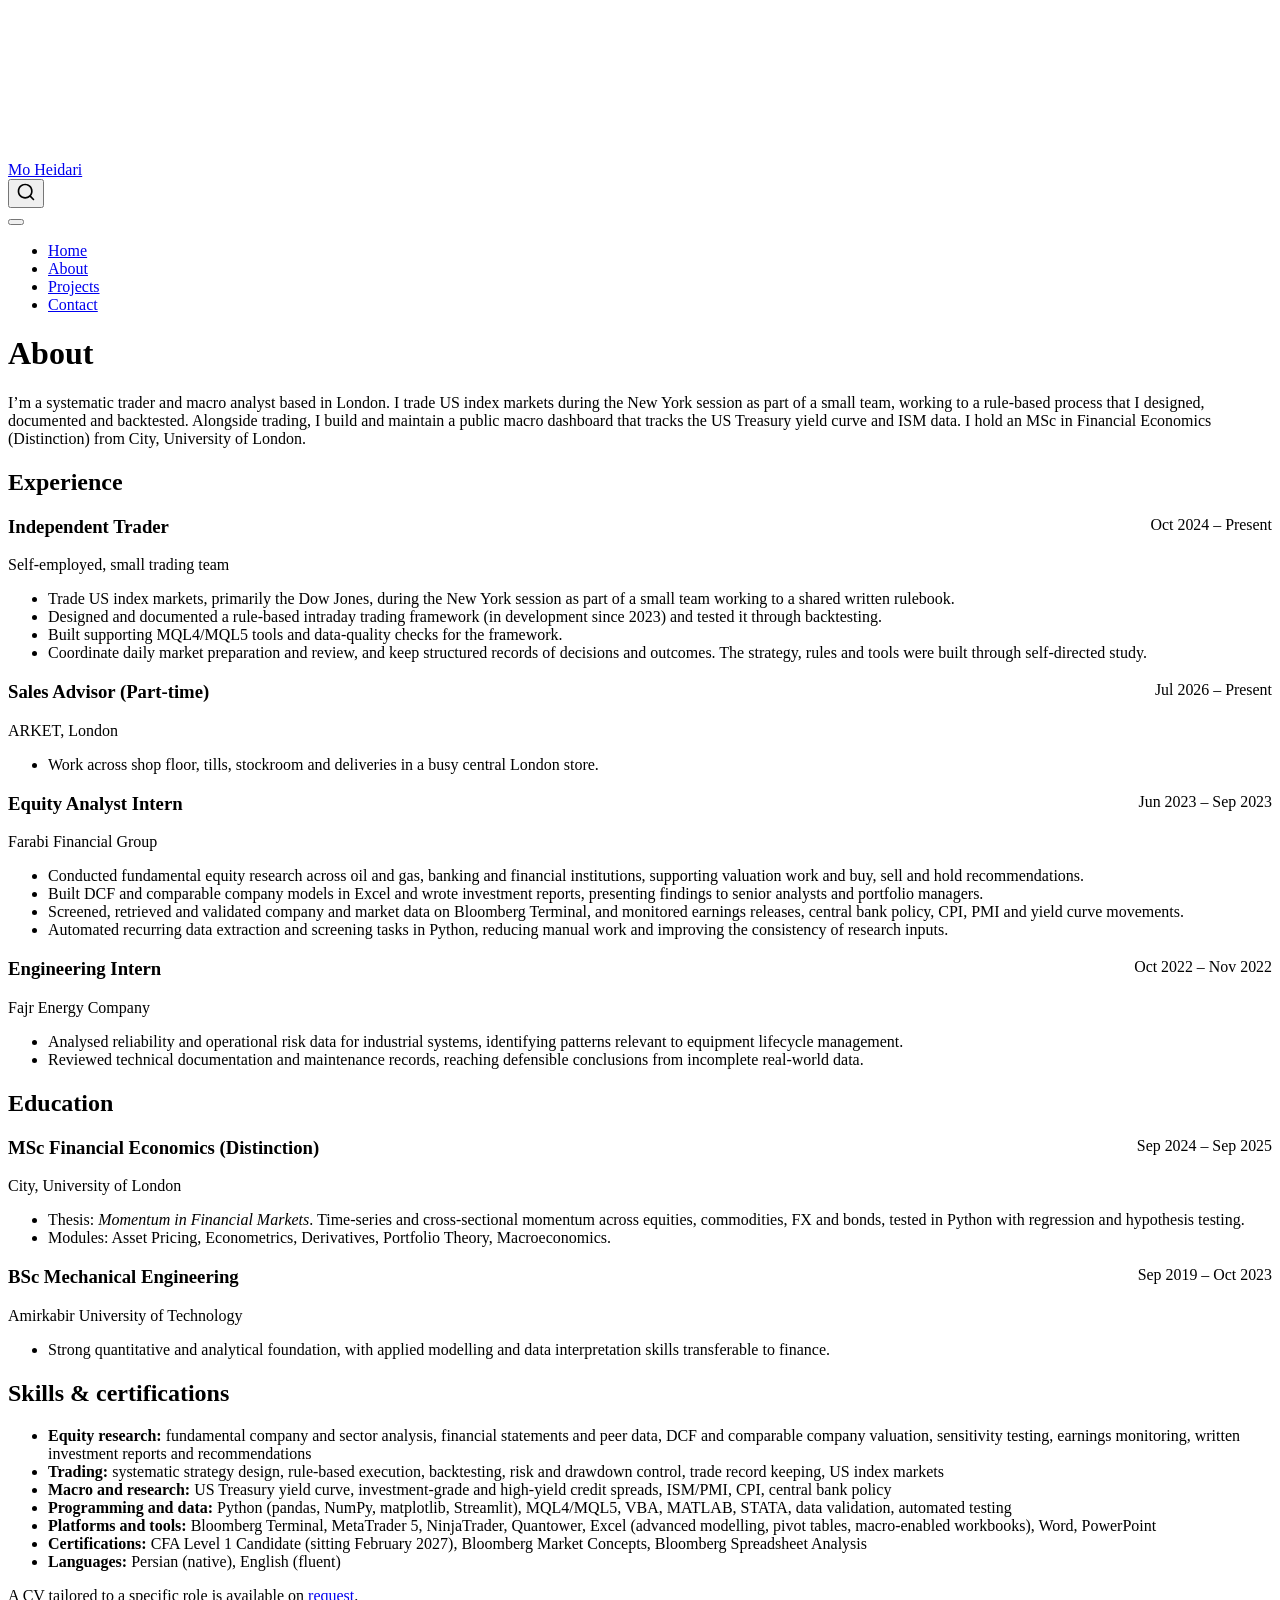
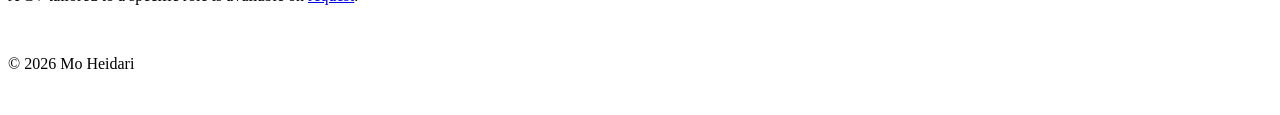
==== docs/about.html @ 33f38c16 "Replace CV page with About page and add projects" ====
<!DOCTYPE html>
<html xmlns="http://www.w3.org/1999/xhtml" lang="en" xml:lang="en"><head>

<meta charset="utf-8">
<meta name="generator" content="quarto-1.10.19">

<meta name="viewport" content="width=device-width, initial-scale=1.0, user-scalable=yes">


<title>About – Mo Heidari</title>
<style>
/* Default styles provided by pandoc.
** See https://pandoc.org/MANUAL.html#variables-for-html for config info.
*/
span.smallcaps{font-variant: small-caps;}
div.columns{display: flex; gap: 1.5em;}
div.column{flex: auto;}
@media screen {
div.columns{gap: min(4vw, 1.5em);}
div.column{overflow-x: auto;}
}
div.hanging-indent{margin-left: 1.5em; text-indent: -1.5em;}
ul.task-list{list-style: none;}
ul.task-list li input[type="checkbox"] {
  width: 0.8em;
  margin: 0 0.8em 0.2em -1em; /* quarto-specific, see https://github.com/quarto-dev/quarto-cli/issues/4556 */ 
  vertical-align: middle;
}
</style>


<script src="site_libs/quarto-nav/quarto-nav.js"></script>
<script src="site_libs/quarto-nav/headroom.min.js"></script>
<script src="site_libs/clipboard/clipboard.min.js"></script>
<script src="site_libs/quarto-search/autocomplete.umd.js"></script>
<script src="site_libs/quarto-search/fuse.min.js"></script>
<script src="site_libs/quarto-search/quarto-search.js"></script>
<meta name="quarto:offset" content="./">
<script src="site_libs/quarto-html/quarto.js" type="module"></script>
<script src="site_libs/quarto-html/tabsets/tabsets.js" type="module"></script>
<script src="site_libs/quarto-html/popper.min.js"></script>
<script src="site_libs/quarto-html/tippy.umd.min.js"></script>
<script src="site_libs/quarto-html/anchor.min.js"></script>
<link href="site_libs/quarto-html/tippy.css" rel="stylesheet">
<link href="site_libs/quarto-html/quarto-syntax-highlighting-bf27225e3a48a9273f3daa8f8e829971.css" rel="stylesheet" class="quarto-color-scheme" id="quarto-text-highlighting-styles">
<link href="site_libs/quarto-html/quarto-syntax-highlighting-dark-b626d73c4c936ccc3cb08be7d45d1df6.css" rel="stylesheet" class="quarto-color-scheme quarto-color-alternate" id="quarto-text-highlighting-styles">
<link href="site_libs/quarto-html/quarto-syntax-highlighting-bf27225e3a48a9273f3daa8f8e829971.css" rel="stylesheet" class="quarto-color-scheme-extra" id="quarto-text-highlighting-styles">
<script src="site_libs/bootstrap/bootstrap.min.js"></script>
<link href="site_libs/bootstrap/bootstrap-icons.css" rel="stylesheet">
<link href="site_libs/bootstrap/bootstrap-172ba59bd5e0b52282274ba0c0cc16fc.min.css" rel="stylesheet" append-hash="true" class="quarto-color-scheme" id="quarto-bootstrap" data-mode="light">
<link href="site_libs/bootstrap/bootstrap-dark-8b348f4b4b74a528bf910da1e8c5139e.min.css" rel="stylesheet" append-hash="true" class="quarto-color-scheme quarto-color-alternate" id="quarto-bootstrap" data-mode="dark">
<link href="site_libs/bootstrap/bootstrap-172ba59bd5e0b52282274ba0c0cc16fc.min.css" rel="stylesheet" append-hash="true" class="quarto-color-scheme-extra" id="quarto-bootstrap" data-mode="light">
<script id="quarto-search-options" type="application/json">{
  "location": "navbar",
  "copy-button": false,
  "collapse-after": 3,
  "panel-placement": "end",
  "type": "overlay",
  "limit": 50,
  "keyboard-shortcut": [
    "f",
    "/",
    "s"
  ],
  "show-item-context": false,
  "language": {
    "search-no-results-text": "No results",
    "search-matching-documents-text": "matching documents",
    "search-copy-link-title": "Copy link to search",
    "search-hide-matches-text": "Hide additional matches",
    "search-more-match-text": "more match in this document",
    "search-more-matches-text": "more matches in this document",
    "search-clear-button-title": "Clear",
    "search-text-placeholder": "",
    "search-detached-cancel-button-title": "Cancel",
    "search-submit-button-title": "Submit",
    "search-label": "Search"
  }
}</script>
<meta name="description" content="Mo Heidari, systematic trader and macro analyst based in London. CV, projects and macro research.">


<link rel="stylesheet" href="styles.css">
<meta property="og:title" content="About – Mo Heidari">
<meta property="og:description" content="Mo Heidari, systematic trader and macro analyst based in London. CV, projects and macro research.">
<meta property="og:site_name" content="Mo Heidari">
<meta name="twitter:title" content="About – Mo Heidari">
<meta name="twitter:description" content="Mo Heidari, systematic trader and macro analyst based in London. CV, projects and macro research.">
<meta name="twitter:card" content="summary">
</head>

<body class="nav-fixed fullcontent quarto-light"><script id="quarto-html-before-body" type="application/javascript">
    const toggleBodyColorMode = (bsSheetEl) => {
      const mode = bsSheetEl.getAttribute("data-mode");
      const bodyEl = window.document.querySelector("body");
      if (mode === "dark") {
        bodyEl.classList.add("quarto-dark");
        bodyEl.classList.remove("quarto-light");
      } else {
        bodyEl.classList.add("quarto-light");
        bodyEl.classList.remove("quarto-dark");
      }
    }
    const toggleBodyColorPrimary = () => {
      const bsSheetEl = window.document.querySelector("link#quarto-bootstrap:not([rel=disabled-stylesheet])");
      if (bsSheetEl) {
        toggleBodyColorMode(bsSheetEl);
      }
    }
    const setColorSchemeToggle = (alternate) => {
      const toggles = window.document.querySelectorAll('.quarto-color-scheme-toggle');
      for (let i=0; i < toggles.length; i++) {
        const toggle = toggles[i];
        if (toggle) {
          if (alternate) {
            toggle.classList.add("alternate");
          } else {
            toggle.classList.remove("alternate");
          }
        }
      }
    };
    const toggleColorMode = (alternate) => {
      // Switch the stylesheets
      const primaryStylesheets = window.document.querySelectorAll('link.quarto-color-scheme:not(.quarto-color-alternate)');
      const alternateStylesheets = window.document.querySelectorAll('link.quarto-color-scheme.quarto-color-alternate');
      manageTransitions('#quarto-margin-sidebar .nav-link', false);
      if (alternate) {
        // note: dark is layered on light, we don't disable primary!
        enableStylesheet(alternateStylesheets);
        for (const sheetNode of alternateStylesheets) {
          if (sheetNode.id === "quarto-bootstrap") {
            toggleBodyColorMode(sheetNode);
          }
        }
      } else {
        disableStylesheet(alternateStylesheets);
        enableStylesheet(primaryStylesheets)
        toggleBodyColorPrimary();
      }
      manageTransitions('#quarto-margin-sidebar .nav-link', true);
      // Switch the toggles
      setColorSchemeToggle(alternate)
      // Hack to workaround the fact that safari doesn't
      // properly recolor the scrollbar when toggling (#1455)
      if (navigator.userAgent.indexOf('Safari') > 0 && navigator.userAgent.indexOf('Chrome') == -1) {
        manageTransitions("body", false);
        window.scrollTo(0, 1);
        setTimeout(() => {
          window.scrollTo(0, 0);
          manageTransitions("body", true);
        }, 40);
      }
    }
    const disableStylesheet = (stylesheets) => {
      for (let i=0; i < stylesheets.length; i++) {
        const stylesheet = stylesheets[i];
        stylesheet.rel = 'disabled-stylesheet';
      }
    }
    const enableStylesheet = (stylesheets) => {
      for (let i=0; i < stylesheets.length; i++) {
        const stylesheet = stylesheets[i];
        if(stylesheet.rel !== 'stylesheet') { // for Chrome, which will still FOUC without this check
          stylesheet.rel = 'stylesheet';
        }
      }
    }
    const manageTransitions = (selector, allowTransitions) => {
      const els = window.document.querySelectorAll(selector);
      for (let i=0; i < els.length; i++) {
        const el = els[i];
        if (allowTransitions) {
          el.classList.remove('notransition');
        } else {
          el.classList.add('notransition');
        }
      }
    }
    const isFileUrl = () => {
      return window.location.protocol === 'file:';
    }
    const hasAlternateSentinel = () => {
      let styleSentinel = getColorSchemeSentinel();
      if (styleSentinel !== null) {
        return styleSentinel === "alternate";
      } else {
        return false;
      }
    }
    const setStyleSentinel = (alternate) => {
      const value = alternate ? "alternate" : "default";
      if (!isFileUrl()) {
        window.localStorage.setItem("quarto-color-scheme", value);
      } else {
        localAlternateSentinel = value;
      }
    }
    const getColorSchemeSentinel = () => {
      if (!isFileUrl()) {
        const storageValue = window.localStorage.getItem("quarto-color-scheme");
        return storageValue != null ? storageValue : localAlternateSentinel;
      } else {
        return localAlternateSentinel;
      }
    }
    const toggleGiscusIfUsed = (isAlternate, darkModeDefault) => {
      const baseTheme = document.querySelector('#giscus-base-theme')?.value ?? 'light';
      const alternateTheme = document.querySelector('#giscus-alt-theme')?.value ?? 'dark';
      let newTheme = '';
      if(authorPrefersDark) {
        newTheme = isAlternate ? baseTheme : alternateTheme;
      } else {
        newTheme = isAlternate ? alternateTheme : baseTheme;
      }
      const changeGiscusTheme = () => {
        // From: https://github.com/giscus/giscus/issues/336
        const sendMessage = (message) => {
          const iframe = document.querySelector('iframe.giscus-frame');
          if (!iframe) return;
          iframe.contentWindow.postMessage({ giscus: message }, 'https://giscus.app');
        }
        sendMessage({
          setConfig: {
            theme: newTheme
          }
        });
      }
      const isGiscussLoaded = window.document.querySelector('iframe.giscus-frame') !== null;
      if (isGiscussLoaded) {
        changeGiscusTheme();
      }
    };
    const authorPrefersDark = false;
    const darkModeDefault = authorPrefersDark;
      document.querySelector('link#quarto-text-highlighting-styles.quarto-color-scheme-extra').rel = 'disabled-stylesheet';
      document.querySelector('link#quarto-bootstrap.quarto-color-scheme-extra').rel = 'disabled-stylesheet';
    let localAlternateSentinel = darkModeDefault ? 'alternate' : 'default';
    // Dark / light mode switch
    window.quartoToggleColorScheme = () => {
      // Read the current dark / light value
      let toAlternate = !hasAlternateSentinel();
      toggleColorMode(toAlternate);
      setStyleSentinel(toAlternate);
      toggleGiscusIfUsed(toAlternate, darkModeDefault);
      window.dispatchEvent(new Event('resize'));
    };
    // Switch to dark mode if need be
    if (hasAlternateSentinel()) {
      toggleColorMode(true);
    } else {
      toggleColorMode(false);
    }
  </script>

<div id="quarto-search-results"></div>
  <header id="quarto-header" class="headroom fixed-top">
    <nav class="navbar navbar-expand-lg " data-bs-theme="dark">
      <div class="navbar-container container-fluid">
      <div class="navbar-brand-container mx-auto">
    <a class="navbar-brand" href="./index.html">
    <span class="navbar-title">Mo Heidari</span>
    </a>
  </div>
            <div id="quarto-search" class="" title="Search"></div>
          <button class="navbar-toggler" type="button" data-bs-toggle="collapse" data-bs-target="#navbarCollapse" aria-controls="navbarCollapse" role="menu" aria-expanded="false" aria-label="Toggle navigation" onclick="if (window.quartoToggleHeadroom) { window.quartoToggleHeadroom(); }">
  <span class="navbar-toggler-icon"></span>
</button>
          <div class="collapse navbar-collapse" id="navbarCollapse">
            <ul class="navbar-nav navbar-nav-scroll me-auto">
  <li class="nav-item">
    <a class="nav-link" href="./index.html"> 
<span class="menu-text">Home</span></a>
  </li>  
  <li class="nav-item">
    <a class="nav-link active" href="./about.html" aria-current="page"> 
<span class="menu-text">About</span></a>
  </li>  
  <li class="nav-item">
    <a class="nav-link" href="./projects.html"> 
<span class="menu-text">Projects</span></a>
  </li>  
  <li class="nav-item">
    <a class="nav-link" href="./contact.html"> 
<span class="menu-text">Contact</span></a>
  </li>  
</ul>
          </div> <!-- /navcollapse -->
            <div class="quarto-navbar-tools">
  <a href="" class="quarto-color-scheme-toggle quarto-navigation-tool  px-1" onclick="window.quartoToggleColorScheme(); return false;" title="Toggle dark mode"><i class="bi"></i></a>
</div>
      </div> <!-- /container-fluid -->
    </nav>
</header>
<!-- content -->
<div id="quarto-content" class="quarto-container page-columns page-rows-contents page-layout-article page-navbar">
<!-- sidebar -->
<!-- margin-sidebar -->
    
<!-- main -->
<main class="content" id="quarto-document-content">


<header id="title-block-header" class="quarto-title-block default">
<div class="quarto-title">
<h1 class="title">About</h1>
</div>



<div class="quarto-title-meta">

    
  
    
  </div>
  


</header>


<p>I’m a systematic trader and macro analyst based in London. I trade US index markets during the New York session as part of a small team, working to a rule-based process that I designed, documented and backtested. Alongside trading, I build and maintain a public macro dashboard that tracks the US Treasury yield curve and ISM data. I hold an MSc in Financial Economics (Distinction) from City, University of London.</p>
<section id="experience" class="level2">
<h2 class="anchored" data-anchor-id="experience">Experience</h2>
<section id="independent-trader-oct-2024-present" class="level3">
<h3 class="anchored" data-anchor-id="independent-trader-oct-2024-present">Independent Trader <span class="cv-dates">Oct 2024 – Present</span></h3>
<p>Self-employed, small trading team</p>
<ul>
<li>Trade US index markets, primarily the Dow Jones, during the New York session as part of a small team working to a shared written rulebook.</li>
<li>Designed and documented a rule-based intraday trading framework (in development since 2023) and tested it through backtesting.</li>
<li>Built supporting MQL4/MQL5 tools and data-quality checks for the framework.</li>
<li>Coordinate daily market preparation and review, and keep structured records of decisions and outcomes. The strategy, rules and tools were built through self-directed study.</li>
</ul>
</section>
<section id="sales-advisor-part-time-jul-2026-present" class="level3">
<h3 class="anchored" data-anchor-id="sales-advisor-part-time-jul-2026-present">Sales Advisor (Part-time) <span class="cv-dates">Jul 2026 – Present</span></h3>
<p>ARKET, London</p>
<ul>
<li>Work across shop floor, tills, stockroom and deliveries in a busy central London store.</li>
</ul>
</section>
<section id="equity-analyst-intern-jun-2023-sep-2023" class="level3">
<h3 class="anchored" data-anchor-id="equity-analyst-intern-jun-2023-sep-2023">Equity Analyst Intern <span class="cv-dates">Jun 2023 – Sep 2023</span></h3>
<p>Farabi Financial Group</p>
<ul>
<li>Conducted fundamental equity research across oil and gas, banking and financial institutions, supporting valuation work and buy, sell and hold recommendations.</li>
<li>Built DCF and comparable company models in Excel and wrote investment reports, presenting findings to senior analysts and portfolio managers.</li>
<li>Screened, retrieved and validated company and market data on Bloomberg Terminal, and monitored earnings releases, central bank policy, CPI, PMI and yield curve movements.</li>
<li>Automated recurring data extraction and screening tasks in Python, reducing manual work and improving the consistency of research inputs.</li>
</ul>
</section>
<section id="engineering-intern-oct-2022-nov-2022" class="level3">
<h3 class="anchored" data-anchor-id="engineering-intern-oct-2022-nov-2022">Engineering Intern <span class="cv-dates">Oct 2022 – Nov 2022</span></h3>
<p>Fajr Energy Company</p>
<ul>
<li>Analysed reliability and operational risk data for industrial systems, identifying patterns relevant to equipment lifecycle management.</li>
<li>Reviewed technical documentation and maintenance records, reaching defensible conclusions from incomplete real-world data.</li>
</ul>
</section>
</section>
<section id="education" class="level2">
<h2 class="anchored" data-anchor-id="education">Education</h2>
<section id="msc-financial-economics-distinction-sep-2024-sep-2025" class="level3">
<h3 class="anchored" data-anchor-id="msc-financial-economics-distinction-sep-2024-sep-2025">MSc Financial Economics (Distinction) <span class="cv-dates">Sep 2024 – Sep 2025</span></h3>
<p>City, University of London</p>
<ul>
<li>Thesis: <em>Momentum in Financial Markets</em>. Time-series and cross-sectional momentum across equities, commodities, FX and bonds, tested in Python with regression and hypothesis testing.</li>
<li>Modules: Asset Pricing, Econometrics, Derivatives, Portfolio Theory, Macroeconomics.</li>
</ul>
</section>
<section id="bsc-mechanical-engineering-sep-2019-oct-2023" class="level3">
<h3 class="anchored" data-anchor-id="bsc-mechanical-engineering-sep-2019-oct-2023">BSc Mechanical Engineering <span class="cv-dates">Sep 2019 – Oct 2023</span></h3>
<p>Amirkabir University of Technology</p>
<ul>
<li>Strong quantitative and analytical foundation, with applied modelling and data interpretation skills transferable to finance.</li>
</ul>
</section>
</section>
<section id="skills-certifications" class="level2">
<h2 class="anchored" data-anchor-id="skills-certifications">Skills &amp; certifications</h2>
<ul>
<li><strong>Equity research:</strong> fundamental company and sector analysis, financial statements and peer data, DCF and comparable company valuation, sensitivity testing, earnings monitoring, written investment reports and recommendations</li>
<li><strong>Trading:</strong> systematic strategy design, rule-based execution, backtesting, risk and drawdown control, trade record keeping, US index markets</li>
<li><strong>Macro and research:</strong> US Treasury yield curve, investment-grade and high-yield credit spreads, ISM/PMI, CPI, central bank policy</li>
<li><strong>Programming and data:</strong> Python (pandas, NumPy, matplotlib, Streamlit), MQL4/MQL5, VBA, MATLAB, STATA, data validation, automated testing</li>
<li><strong>Platforms and tools:</strong> Bloomberg Terminal, MetaTrader 5, NinjaTrader, Quantower, Excel (advanced modelling, pivot tables, macro-enabled workbooks), Word, PowerPoint</li>
<li><strong>Certifications:</strong> CFA Level 1 Candidate (sitting February 2027), Bloomberg Market Concepts, Bloomberg Spreadsheet Analysis</li>
<li><strong>Languages:</strong> Persian (native), English (fluent)</li>
</ul>
<p>A CV tailored to a specific role is available on <a href="mailto:mo.heidari24@gmail.com">request</a>.</p>


</section>

</main> <!-- /main -->
<script id="quarto-html-after-body" type="application/javascript">
  window.document.addEventListener("DOMContentLoaded", function (event) {
    // Ensure there is a toggle, if there isn't float one in the top right
    if (window.document.querySelector('.quarto-color-scheme-toggle') === null) {
      const a = window.document.createElement('a');
      a.classList.add('top-right');
      a.classList.add('quarto-color-scheme-toggle');
      a.href = "";
      a.onclick = function() { try { window.quartoToggleColorScheme(); } catch {} return false; };
      const i = window.document.createElement("i");
      i.classList.add('bi');
      a.appendChild(i);
      window.document.body.appendChild(a);
    }
    setColorSchemeToggle(hasAlternateSentinel())
    const icon = "";
    const anchorJS = new window.AnchorJS();
    anchorJS.options = {
      placement: 'right',
      icon: icon
    };
    anchorJS.add('.anchored');
    const isCodeAnnotation = (el) => {
      for (const clz of el.classList) {
        if (clz.startsWith('code-annotation-')) {                     
          return true;
        }
      }
      return false;
    }
    const onCopySuccess = function(e) {
      // button target
      const button = e.trigger;
      // don't keep focus
      button.blur();
      // flash "checked"
      button.classList.add('code-copy-button-checked');
      var currentTitle = button.getAttribute("title");
      button.setAttribute("title", "Copied!");
      let tooltip;
      if (window.bootstrap) {
        button.setAttribute("data-bs-toggle", "tooltip");
        button.setAttribute("data-bs-placement", "left");
        button.setAttribute("data-bs-title", "Copied!");
        tooltip = new bootstrap.Tooltip(button, 
          { trigger: "manual", 
            customClass: "code-copy-button-tooltip",
            offset: [0, -8]});
        tooltip.show();    
      }
      setTimeout(function() {
        if (tooltip) {
          tooltip.hide();
          button.removeAttribute("data-bs-title");
          button.removeAttribute("data-bs-toggle");
          button.removeAttribute("data-bs-placement");
        }
        button.setAttribute("title", currentTitle);
        button.classList.remove('code-copy-button-checked');
      }, 1000);
      // clear code selection
      e.clearSelection();
    }
    const getTextToCopy = function(trigger) {
      const outerScaffold = trigger.parentElement.cloneNode(true);
      const codeEl = outerScaffold.querySelector('code');
      for (const childEl of codeEl.children) {
        if (isCodeAnnotation(childEl)) {
          childEl.remove();
        }
      }
      return codeEl.innerText;
    }
    const clipboard = new window.ClipboardJS('.code-copy-button:not([data-in-quarto-modal])', {
      text: getTextToCopy
    });
    clipboard.on('success', onCopySuccess);
    if (window.document.getElementById('quarto-embedded-source-code-modal')) {
      const clipboardModal = new window.ClipboardJS('.code-copy-button[data-in-quarto-modal]', {
        text: getTextToCopy,
        container: window.document.getElementById('quarto-embedded-source-code-modal')
      });
      clipboardModal.on('success', onCopySuccess);
    }
      var localhostRegex = new RegExp(/^(?:http|https):\/\/localhost\:?[0-9]*\//);
      var mailtoRegex = new RegExp(/^mailto:/);
        var filterRegex = new RegExp("https:\/\/moheidari\.com");
      var isInternal = (href) => {
          return filterRegex.test(href) || localhostRegex.test(href) || mailtoRegex.test(href);
      }
      // Inspect non-navigation links and adorn them if external
     var links = window.document.querySelectorAll('a[href]:not(.nav-link):not(.navbar-brand):not(.toc-action):not(.sidebar-link):not(.sidebar-item-toggle):not(.pagination-link):not(.no-external):not([aria-hidden]):not(.dropdown-item):not(.quarto-navigation-tool):not(.about-link)');
      for (var i=0; i<links.length; i++) {
        const link = links[i];
        if (!isInternal(link.href)) {
          // undo the damage that might have been done by quarto-nav.js in the case of
          // links that we want to consider external
          if (link.dataset.originalHref !== undefined) {
            link.href = link.dataset.originalHref;
          }
        }
      }
    function tippyHover(el, contentFn, onTriggerFn, onUntriggerFn) {
      const config = {
        allowHTML: true,
        maxWidth: 500,
        delay: 100,
        arrow: false,
        appendTo: function(el) {
            return el.parentElement;
        },
        interactive: true,
        interactiveBorder: 10,
        theme: 'quarto',
        placement: 'bottom-start',
      };
      if (contentFn) {
        config.content = contentFn;
      }
      if (onTriggerFn) {
        config.onTrigger = onTriggerFn;
      }
      if (onUntriggerFn) {
        config.onUntrigger = onUntriggerFn;
      }
      window.tippy(el, config); 
    }
    const noterefs = window.document.querySelectorAll('a[role="doc-noteref"]');
    for (var i=0; i<noterefs.length; i++) {
      const ref = noterefs[i];
      tippyHover(ref, function() {
        // use id or data attribute instead here
        let href = ref.getAttribute('data-footnote-href') || ref.getAttribute('href');
        try { href = new URL(href).hash; } catch {}
        const id = href.replace(/^#\/?/, "");
        const note = window.document.getElementById(id);
        if (note) {
          return note.innerHTML;
        } else {
          return "";
        }
      });
    }
    const xrefs = window.document.querySelectorAll('a.quarto-xref');
    const processXRef = (id, note) => {
      // Strip column container classes
      const stripColumnClz = (el) => {
        el.classList.remove("page-full", "page-columns");
        if (el.children) {
          for (const child of el.children) {
            stripColumnClz(child);
          }
        }
      }
      stripColumnClz(note)
      if (id === null || id.startsWith('sec-')) {
        // Special case sections, only their first couple elements
        const container = document.createElement("div");
        if (note.children && note.children.length > 2) {
          container.appendChild(note.children[0].cloneNode(true));
          for (let i = 1; i < note.children.length; i++) {
            const child = note.children[i];
            if (child.tagName === "P" && child.innerText === "") {
              continue;
            } else {
              container.appendChild(child.cloneNode(true));
              break;
            }
          }
          if (window.Quarto?.typesetMath) {
            window.Quarto.typesetMath(container);
          }
          return container.innerHTML
        } else {
          if (window.Quarto?.typesetMath) {
            window.Quarto.typesetMath(note);
          }
          return note.innerHTML;
        }
      } else {
        // Remove any anchor links if they are present
        const anchorLink = note.querySelector('a.anchorjs-link');
        if (anchorLink) {
          anchorLink.remove();
        }
        if (window.Quarto?.typesetMath) {
          window.Quarto.typesetMath(note);
        }
        if (note.classList.contains("callout")) {
          return note.outerHTML;
        } else {
          return note.innerHTML;
        }
      }
    }
    for (var i=0; i<xrefs.length; i++) {
      const xref = xrefs[i];
      tippyHover(xref, undefined, function(instance) {
        instance.disable();
        let url = xref.getAttribute('href');
        let hash = undefined; 
        if (url.startsWith('#')) {
          hash = url;
        } else {
          try { hash = new URL(url).hash; } catch {}
        }
        if (hash) {
          const id = hash.replace(/^#\/?/, "");
          const note = window.document.getElementById(id);
          if (note !== null) {
            try {
              const html = processXRef(id, note.cloneNode(true));
              instance.setContent(html);
            } finally {
              instance.enable();
              instance.show();
            }
          } else {
            // See if we can fetch this
            fetch(url.split('#')[0])
            .then(res => res.text())
            .then(html => {
              const parser = new DOMParser();
              const htmlDoc = parser.parseFromString(html, "text/html");
              const note = htmlDoc.getElementById(id);
              if (note !== null) {
                const html = processXRef(id, note);
                instance.setContent(html);
              } 
            }).finally(() => {
              instance.enable();
              instance.show();
            });
          }
        } else {
          // See if we can fetch a full url (with no hash to target)
          // This is a special case and we should probably do some content thinning / targeting
          fetch(url)
          .then(res => res.text())
          .then(html => {
            const parser = new DOMParser();
            const htmlDoc = parser.parseFromString(html, "text/html");
            const note = htmlDoc.querySelector('main.content');
            if (note !== null) {
              // This should only happen for chapter cross references
              // (since there is no id in the URL)
              // remove the first header
              if (note.children.length > 0 && note.children[0].tagName === "HEADER") {
                note.children[0].remove();
              }
              const html = processXRef(null, note);
              instance.setContent(html);
            } 
          }).finally(() => {
            instance.enable();
            instance.show();
          });
        }
      }, function(instance) {
      });
    }
        let selectedAnnoteEl;
        const selectorForAnnotation = ( cell, annotation) => {
          let cellAttr = 'data-code-cell="' + cell + '"';
          let lineAttr = 'data-code-annotation="' +  annotation + '"';
          const selector = 'span[' + cellAttr + '][' + lineAttr + ']';
          return selector;
        }
        const selectCodeLines = (annoteEl) => {
          const doc = window.document;
          const targetCell = annoteEl.getAttribute("data-target-cell");
          const targetAnnotation = annoteEl.getAttribute("data-target-annotation");
          const annoteSpan = window.document.querySelector(selectorForAnnotation(targetCell, targetAnnotation));
          const lines = annoteSpan.getAttribute("data-code-lines").split(",");
          const lineIds = lines.map((line) => {
            return targetCell + "-" + line;
          })
          let top = null;
          let height = null;
          let parent = null;
          if (lineIds.length > 0) {
              //compute the position of the single el (top and bottom and make a div)
              const el = window.document.getElementById(lineIds[0]);
              top = el.offsetTop;
              height = el.offsetHeight;
              parent = el.parentElement.parentElement;
            if (lineIds.length > 1) {
              const lastEl = window.document.getElementById(lineIds[lineIds.length - 1]);
              const bottom = lastEl.offsetTop + lastEl.offsetHeight;
              height = bottom - top;
            }
            if (top !== null && height !== null && parent !== null) {
              // cook up a div (if necessary) and position it 
              let div = window.document.getElementById("code-annotation-line-highlight");
              if (div === null) {
                div = window.document.createElement("div");
                div.setAttribute("id", "code-annotation-line-highlight");
                div.style.position = 'absolute';
                parent.appendChild(div);
              }
              div.style.top = top - 2 + "px";
              div.style.height = height + 4 + "px";
              div.style.left = 0;
              let gutterDiv = window.document.getElementById("code-annotation-line-highlight-gutter");
              if (gutterDiv === null) {
                gutterDiv = window.document.createElement("div");
                gutterDiv.setAttribute("id", "code-annotation-line-highlight-gutter");
                gutterDiv.style.position = 'absolute';
                const codeCell = window.document.getElementById(targetCell);
                const gutter = codeCell.querySelector('.code-annotation-gutter');
                gutter.appendChild(gutterDiv);
              }
              gutterDiv.style.top = top - 2 + "px";
              gutterDiv.style.height = height + 4 + "px";
            }
            selectedAnnoteEl = annoteEl;
          }
        };
        const unselectCodeLines = () => {
          const elementsIds = ["code-annotation-line-highlight", "code-annotation-line-highlight-gutter"];
          elementsIds.forEach((elId) => {
            const div = window.document.getElementById(elId);
            if (div) {
              div.remove();
            }
          });
          selectedAnnoteEl = undefined;
        };
          // Handle positioning of the toggle
      window.addEventListener(
        "resize",
        throttle(() => {
          elRect = undefined;
          if (selectedAnnoteEl) {
            selectCodeLines(selectedAnnoteEl);
          }
        }, 10)
      );
      function throttle(fn, ms) {
      let throttle = false;
      let timer;
        return (...args) => {
          if(!throttle) { // first call gets through
              fn.apply(this, args);
              throttle = true;
          } else { // all the others get throttled
              if(timer) clearTimeout(timer); // cancel #2
              timer = setTimeout(() => {
                fn.apply(this, args);
                timer = throttle = false;
              }, ms);
          }
        };
      }
        // Attach click handler to the DT
        const annoteDls = window.document.querySelectorAll('dt[data-target-cell]');
        for (const annoteDlNode of annoteDls) {
          annoteDlNode.addEventListener('click', (event) => {
            const clickedEl = event.target;
            if (clickedEl !== selectedAnnoteEl) {
              unselectCodeLines();
              const activeEl = window.document.querySelector('dt[data-target-cell].code-annotation-active');
              if (activeEl) {
                activeEl.classList.remove('code-annotation-active');
              }
              selectCodeLines(clickedEl);
              clickedEl.classList.add('code-annotation-active');
            } else {
              // Unselect the line
              unselectCodeLines();
              clickedEl.classList.remove('code-annotation-active');
            }
          });
        }
    const findCites = (el) => {
      const parentEl = el.parentElement;
      if (parentEl) {
        const cites = parentEl.dataset.cites;
        if (cites) {
          return {
            el,
            cites: cites.split(' ')
          };
        } else {
          return findCites(el.parentElement)
        }
      } else {
        return undefined;
      }
    };
    var bibliorefs = window.document.querySelectorAll('a[role="doc-biblioref"]');
    for (var i=0; i<bibliorefs.length; i++) {
      const ref = bibliorefs[i];
      const citeInfo = findCites(ref);
      if (citeInfo) {
        tippyHover(citeInfo.el, function() {
          var popup = window.document.createElement('div');
          citeInfo.cites.forEach(function(cite) {
            var citeDiv = window.document.createElement('div');
            citeDiv.classList.add('hanging-indent');
            citeDiv.classList.add('csl-entry');
            var biblioDiv = window.document.getElementById('ref-' + cite);
            if (biblioDiv) {
              citeDiv.innerHTML = biblioDiv.innerHTML;
            }
            popup.appendChild(citeDiv);
          });
          return popup.innerHTML;
        });
      }
    }
  });
  </script>
</div> <!-- /content -->
<footer class="footer">
  <div class="nav-footer">
    <div class="nav-footer-left">
      &nbsp;
    </div>   
    <div class="nav-footer-center">
<p>© 2026 Mo Heidari</p>
</div>
    <div class="nav-footer-right">
      &nbsp;
    </div>
  </div>
</footer>




</body></html>
---- docs/site_libs/quarto-html/tippy.css ----
.tippy-box[data-animation=fade][data-state=hidden]{opacity:0}[data-tippy-root]{max-width:calc(100vw - 10px)}.tippy-box{position:relative;background-color:#333;color:#fff;border-radius:4px;font-size:14px;line-height:1.4;white-space:normal;outline:0;transition-property:transform,visibility,opacity}.tippy-box[data-placement^=top]>.tippy-arrow{bottom:0}.tippy-box[data-placement^=top]>.tippy-arrow:before{bottom:-7px;left:0;border-width:8px 8px 0;border-top-color:initial;transform-origin:center top}.tippy-box[data-placement^=bottom]>.tippy-arrow{top:0}.tippy-box[data-placement^=bottom]>.tippy-arrow:before{top:-7px;left:0;border-width:0 8px 8px;border-bottom-color:initial;transform-origin:center bottom}.tippy-box[data-placement^=left]>.tippy-arrow{right:0}.tippy-box[data-placement^=left]>.tippy-arrow:before{border-width:8px 0 8px 8px;border-left-color:initial;right:-7px;transform-origin:center left}.tippy-box[data-placement^=right]>.tippy-arrow{left:0}.tippy-box[data-placement^=right]>.tippy-arrow:before{left:-7px;border-width:8px 8px 8px 0;border-right-color:initial;transform-origin:center right}.tippy-box[data-inertia][data-state=visible]{transition-timing-function:cubic-bezier(.54,1.5,.38,1.11)}.tippy-arrow{width:16px;height:16px;color:#333}.tippy-arrow:before{content:"";position:absolute;border-color:transparent;border-style:solid}.tippy-content{position:relative;padding:5px 9px;z-index:1}
---- docs/site_libs/quarto-html/quarto-syntax-highlighting-bf27225e3a48a9273f3daa8f8e829971.css ----
/* quarto syntax highlight colors */
:root {
  --quarto-hl-ot-color: #003B4F;
  --quarto-hl-at-color: #657422;
  --quarto-hl-ss-color: #20794D;
  --quarto-hl-an-color: #5E5E5E;
  --quarto-hl-fu-color: #4758AB;
  --quarto-hl-st-color: #20794D;
  --quarto-hl-cf-color: #003B4F;
  --quarto-hl-op-color: #5E5E5E;
  --quarto-hl-er-color: #AD0000;
  --quarto-hl-bn-color: #AD0000;
  --quarto-hl-al-color: #AD0000;
  --quarto-hl-va-color: #111111;
  --quarto-hl-bu-color: inherit;
  --quarto-hl-ex-color: inherit;
  --quarto-hl-pp-color: #AD0000;
  --quarto-hl-in-color: #5E5E5E;
  --quarto-hl-vs-color: #20794D;
  --quarto-hl-wa-color: #5E5E5E;
  --quarto-hl-do-color: #5E5E5E;
  --quarto-hl-im-color: #00769E;
  --quarto-hl-ch-color: #20794D;
  --quarto-hl-dt-color: #AD0000;
  --quarto-hl-fl-color: #AD0000;
  --quarto-hl-co-color: #5E5E5E;
  --quarto-hl-cv-color: #5E5E5E;
  --quarto-hl-cn-color: #8f5902;
  --quarto-hl-sc-color: #5E5E5E;
  --quarto-hl-dv-color: #AD0000;
  --quarto-hl-kw-color: #003B4F;
}

/* other quarto variables */
:root {
  --quarto-font-monospace: SFMono-Regular, Menlo, Monaco, Consolas, "Liberation Mono", "Courier New", monospace;
}

/* syntax highlight based on Pandoc's rules */
pre > code.sourceCode > span {
  color: #003B4F;
}

code.sourceCode > span {
  color: #003B4F;
}

div.sourceCode,
div.sourceCode pre.sourceCode {
  color: #003B4F;
}

/* Normal */
code span {
  color: #003B4F;
}

/* Alert */
code span.al {
  color: #AD0000;
  font-style: inherit;
}

/* Annotation */
code span.an {
  color: #5E5E5E;
  font-style: inherit;
}

/* Attribute */
code span.at {
  color: #657422;
  font-style: inherit;
}

/* BaseN */
code span.bn {
  color: #AD0000;
  font-style: inherit;
}

/* BuiltIn */
code span.bu {
  font-style: inherit;
}

/* ControlFlow */
code span.cf {
  color: #003B4F;
  font-weight: bold;
  font-style: inherit;
}

/* Char */
code span.ch {
  color: #20794D;
  font-style: inherit;
}

/* Constant */
code span.cn {
  color: #8f5902;
  font-style: inherit;
}

/* Comment */
code span.co {
  color: #5E5E5E;
  font-style: inherit;
}

/* CommentVar */
code span.cv {
  color: #5E5E5E;
  font-style: italic;
}

/* Documentation */
code span.do {
  color: #5E5E5E;
  font-style: italic;
}

/* DataType */
code span.dt {
  color: #AD0000;
  font-style: inherit;
}

/* DecVal */
code span.dv {
  color: #AD0000;
  font-style: inherit;
}

/* Error */
code span.er {
  color: #AD0000;
  font-style: inherit;
}

/* Extension */
code span.ex {
  font-style: inherit;
}

/* Float */
code span.fl {
  color: #AD0000;
  font-style: inherit;
}

/* Function */
code span.fu {
  color: #4758AB;
  font-style: inherit;
}

/* Import */
code span.im {
  color: #00769E;
  font-style: inherit;
}

/* Information */
code span.in {
  color: #5E5E5E;
  font-style: inherit;
}

/* Keyword */
code span.kw {
  color: #003B4F;
  font-weight: bold;
  font-style: inherit;
}

/* Operator */
code span.op {
  color: #5E5E5E;
  font-style: inherit;
}

/* Other */
code span.ot {
  color: #003B4F;
  font-style: inherit;
}

/* Preprocessor */
code span.pp {
  color: #AD0000;
  font-style: inherit;
}

/* SpecialChar */
code span.sc {
  color: #5E5E5E;
  font-style: inherit;
}

/* SpecialString */
code span.ss {
  color: #20794D;
  font-style: inherit;
}

/* String */
code span.st {
  color: #20794D;
  font-style: inherit;
}

/* Variable */
code span.va {
  color: #111111;
  font-style: inherit;
}

/* VerbatimString */
code span.vs {
  color: #20794D;
  font-style: inherit;
}

/* Warning */
code span.wa {
  color: #5E5E5E;
  font-style: italic;
}

.prevent-inlining {
  content: "</";
}

/*# sourceMappingURL=8be38f48d34c45af72792cbd699585e7.css.map */
---- docs/site_libs/quarto-html/quarto-syntax-highlighting-dark-b626d73c4c936ccc3cb08be7d45d1df6.css ----
/* quarto syntax highlight colors */
:root {
  --quarto-hl-al-color: #f07178;
  --quarto-hl-an-color: #d4d0ab;
  --quarto-hl-at-color: #00e0e0;
  --quarto-hl-bn-color: #d4d0ab;
  --quarto-hl-bu-color: #abe338;
  --quarto-hl-ch-color: #abe338;
  --quarto-hl-co-color: #f8f8f2;
  --quarto-hl-cv-color: #ffd700;
  --quarto-hl-cn-color: #ffd700;
  --quarto-hl-cf-color: #ffa07a;
  --quarto-hl-dt-color: #ffa07a;
  --quarto-hl-dv-color: #d4d0ab;
  --quarto-hl-do-color: #f8f8f2;
  --quarto-hl-er-color: #f07178;
  --quarto-hl-ex-color: #00e0e0;
  --quarto-hl-fl-color: #d4d0ab;
  --quarto-hl-fu-color: #ffa07a;
  --quarto-hl-im-color: #abe338;
  --quarto-hl-in-color: #d4d0ab;
  --quarto-hl-kw-color: #ffa07a;
  --quarto-hl-op-color: #ffa07a;
  --quarto-hl-ot-color: #00e0e0;
  --quarto-hl-pp-color: #dcc6e0;
  --quarto-hl-re-color: #00e0e0;
  --quarto-hl-sc-color: #abe338;
  --quarto-hl-ss-color: #abe338;
  --quarto-hl-st-color: #abe338;
  --quarto-hl-va-color: #00e0e0;
  --quarto-hl-vs-color: #abe338;
  --quarto-hl-wa-color: #dcc6e0;
}

/* other quarto variables */
:root {
  --quarto-font-monospace: SFMono-Regular, Menlo, Monaco, Consolas, "Liberation Mono", "Courier New", monospace;
}

/* syntax highlight based on Pandoc's rules */
pre > code.sourceCode > span {
  color: #f8f8f2;
}

code.sourceCode > span {
  color: #f8f8f2;
}

div.sourceCode,
div.sourceCode pre.sourceCode {
  color: #f8f8f2;
}

/* Normal */
code span {
  color: #f8f8f2;
}

/* Alert */
code span.al {
  color: #f07178;
}

/* Annotation */
code span.an {
  color: #d4d0ab;
}

/* Attribute */
code span.at {
  color: #00e0e0;
}

/* BaseN */
code span.bn {
  color: #d4d0ab;
}

/* BuiltIn */
code span.bu {
  color: #abe338;
}

/* ControlFlow */
code span.cf {
  font-weight: bold;
  color: #ffa07a;
}

/* Char */
code span.ch {
  color: #abe338;
}

/* Constant */
code span.cn {
  color: #ffd700;
}

/* Comment */
code span.co {
  font-style: italic;
  color: #f8f8f2;
}

/* CommentVar */
code span.cv {
  color: #ffd700;
}

/* Documentation */
code span.do {
  color: #f8f8f2;
}

/* DataType */
code span.dt {
  color: #ffa07a;
}

/* DecVal */
code span.dv {
  color: #d4d0ab;
}

/* Error */
code span.er {
  color: #f07178;
  text-decoration: underline;
}

/* Extension */
code span.ex {
  font-weight: bold;
  color: #00e0e0;
}

/* Float */
code span.fl {
  color: #d4d0ab;
}

/* Function */
code span.fu {
  color: #ffa07a;
}

/* Import */
code span.im {
  color: #abe338;
}

/* Information */
code span.in {
  color: #d4d0ab;
}

/* Keyword */
code span.kw {
  font-weight: bold;
  color: #ffa07a;
}

/* Operator */
code span.op {
  color: #ffa07a;
}

/* Other */
code span.ot {
  color: #00e0e0;
}

/* Preprocessor */
code span.pp {
  color: #dcc6e0;
}

/* RegionMarker */
code span.re {
  background-color: #f8f8f2;
  color: #00e0e0;
}

/* SpecialChar */
code span.sc {
  color: #abe338;
}

/* SpecialString */
code span.ss {
  color: #abe338;
}

/* String */
code span.st {
  color: #abe338;
}

/* Variable */
code span.va {
  color: #00e0e0;
}

/* VerbatimString */
code span.vs {
  color: #abe338;
}

/* Warning */
code span.wa {
  color: #dcc6e0;
}

.prevent-inlining {
  content: "</";
}

/*# sourceMappingURL=a269c63e8167c3ae395728e86feb0848.css.map */
---- docs/site_libs/quarto-html/quarto-syntax-highlighting-bf27225e3a48a9273f3daa8f8e829971.css ----
/* quarto syntax highlight colors */
:root {
  --quarto-hl-ot-color: #003B4F;
  --quarto-hl-at-color: #657422;
  --quarto-hl-ss-color: #20794D;
  --quarto-hl-an-color: #5E5E5E;
  --quarto-hl-fu-color: #4758AB;
  --quarto-hl-st-color: #20794D;
  --quarto-hl-cf-color: #003B4F;
  --quarto-hl-op-color: #5E5E5E;
  --quarto-hl-er-color: #AD0000;
  --quarto-hl-bn-color: #AD0000;
  --quarto-hl-al-color: #AD0000;
  --quarto-hl-va-color: #111111;
  --quarto-hl-bu-color: inherit;
  --quarto-hl-ex-color: inherit;
  --quarto-hl-pp-color: #AD0000;
  --quarto-hl-in-color: #5E5E5E;
  --quarto-hl-vs-color: #20794D;
  --quarto-hl-wa-color: #5E5E5E;
  --quarto-hl-do-color: #5E5E5E;
  --quarto-hl-im-color: #00769E;
  --quarto-hl-ch-color: #20794D;
  --quarto-hl-dt-color: #AD0000;
  --quarto-hl-fl-color: #AD0000;
  --quarto-hl-co-color: #5E5E5E;
  --quarto-hl-cv-color: #5E5E5E;
  --quarto-hl-cn-color: #8f5902;
  --quarto-hl-sc-color: #5E5E5E;
  --quarto-hl-dv-color: #AD0000;
  --quarto-hl-kw-color: #003B4F;
}

/* other quarto variables */
:root {
  --quarto-font-monospace: SFMono-Regular, Menlo, Monaco, Consolas, "Liberation Mono", "Courier New", monospace;
}

/* syntax highlight based on Pandoc's rules */
pre > code.sourceCode > span {
  color: #003B4F;
}

code.sourceCode > span {
  color: #003B4F;
}

div.sourceCode,
div.sourceCode pre.sourceCode {
  color: #003B4F;
}

/* Normal */
code span {
  color: #003B4F;
}

/* Alert */
code span.al {
  color: #AD0000;
  font-style: inherit;
}

/* Annotation */
code span.an {
  color: #5E5E5E;
  font-style: inherit;
}

/* Attribute */
code span.at {
  color: #657422;
  font-style: inherit;
}

/* BaseN */
code span.bn {
  color: #AD0000;
  font-style: inherit;
}

/* BuiltIn */
code span.bu {
  font-style: inherit;
}

/* ControlFlow */
code span.cf {
  color: #003B4F;
  font-weight: bold;
  font-style: inherit;
}

/* Char */
code span.ch {
  color: #20794D;
  font-style: inherit;
}

/* Constant */
code span.cn {
  color: #8f5902;
  font-style: inherit;
}

/* Comment */
code span.co {
  color: #5E5E5E;
  font-style: inherit;
}

/* CommentVar */
code span.cv {
  color: #5E5E5E;
  font-style: italic;
}

/* Documentation */
code span.do {
  color: #5E5E5E;
  font-style: italic;
}

/* DataType */
code span.dt {
  color: #AD0000;
  font-style: inherit;
}

/* DecVal */
code span.dv {
  color: #AD0000;
  font-style: inherit;
}

/* Error */
code span.er {
  color: #AD0000;
  font-style: inherit;
}

/* Extension */
code span.ex {
  font-style: inherit;
}

/* Float */
code span.fl {
  color: #AD0000;
  font-style: inherit;
}

/* Function */
code span.fu {
  color: #4758AB;
  font-style: inherit;
}

/* Import */
code span.im {
  color: #00769E;
  font-style: inherit;
}

/* Information */
code span.in {
  color: #5E5E5E;
  font-style: inherit;
}

/* Keyword */
code span.kw {
  color: #003B4F;
  font-weight: bold;
  font-style: inherit;
}

/* Operator */
code span.op {
  color: #5E5E5E;
  font-style: inherit;
}

/* Other */
code span.ot {
  color: #003B4F;
  font-style: inherit;
}

/* Preprocessor */
code span.pp {
  color: #AD0000;
  font-style: inherit;
}

/* SpecialChar */
code span.sc {
  color: #5E5E5E;
  font-style: inherit;
}

/* SpecialString */
code span.ss {
  color: #20794D;
  font-style: inherit;
}

/* String */
code span.st {
  color: #20794D;
  font-style: inherit;
}

/* Variable */
code span.va {
  color: #111111;
  font-style: inherit;
}

/* VerbatimString */
code span.vs {
  color: #20794D;
  font-style: inherit;
}

/* Warning */
code span.wa {
  color: #5E5E5E;
  font-style: italic;
}

.prevent-inlining {
  content: "</";
}

/*# sourceMappingURL=8be38f48d34c45af72792cbd699585e7.css.map */
---- docs/styles.css ----
/* Small layout tweaks on top of the Bootswatch themes */

.btn {
  margin: 0.25rem 0.5rem 0.25rem 0;
}

.cv-meta {
  color: var(--bs-secondary-color);
  margin-bottom: 0.25rem;
}

h3 .cv-dates {
  float: right;
  font-size: 0.85em;
  font-weight: 400;
  color: var(--bs-secondary-color);
}

@media (max-width: 576px) {
  h3 .cv-dates {
    float: none;
    display: block;
  }
}
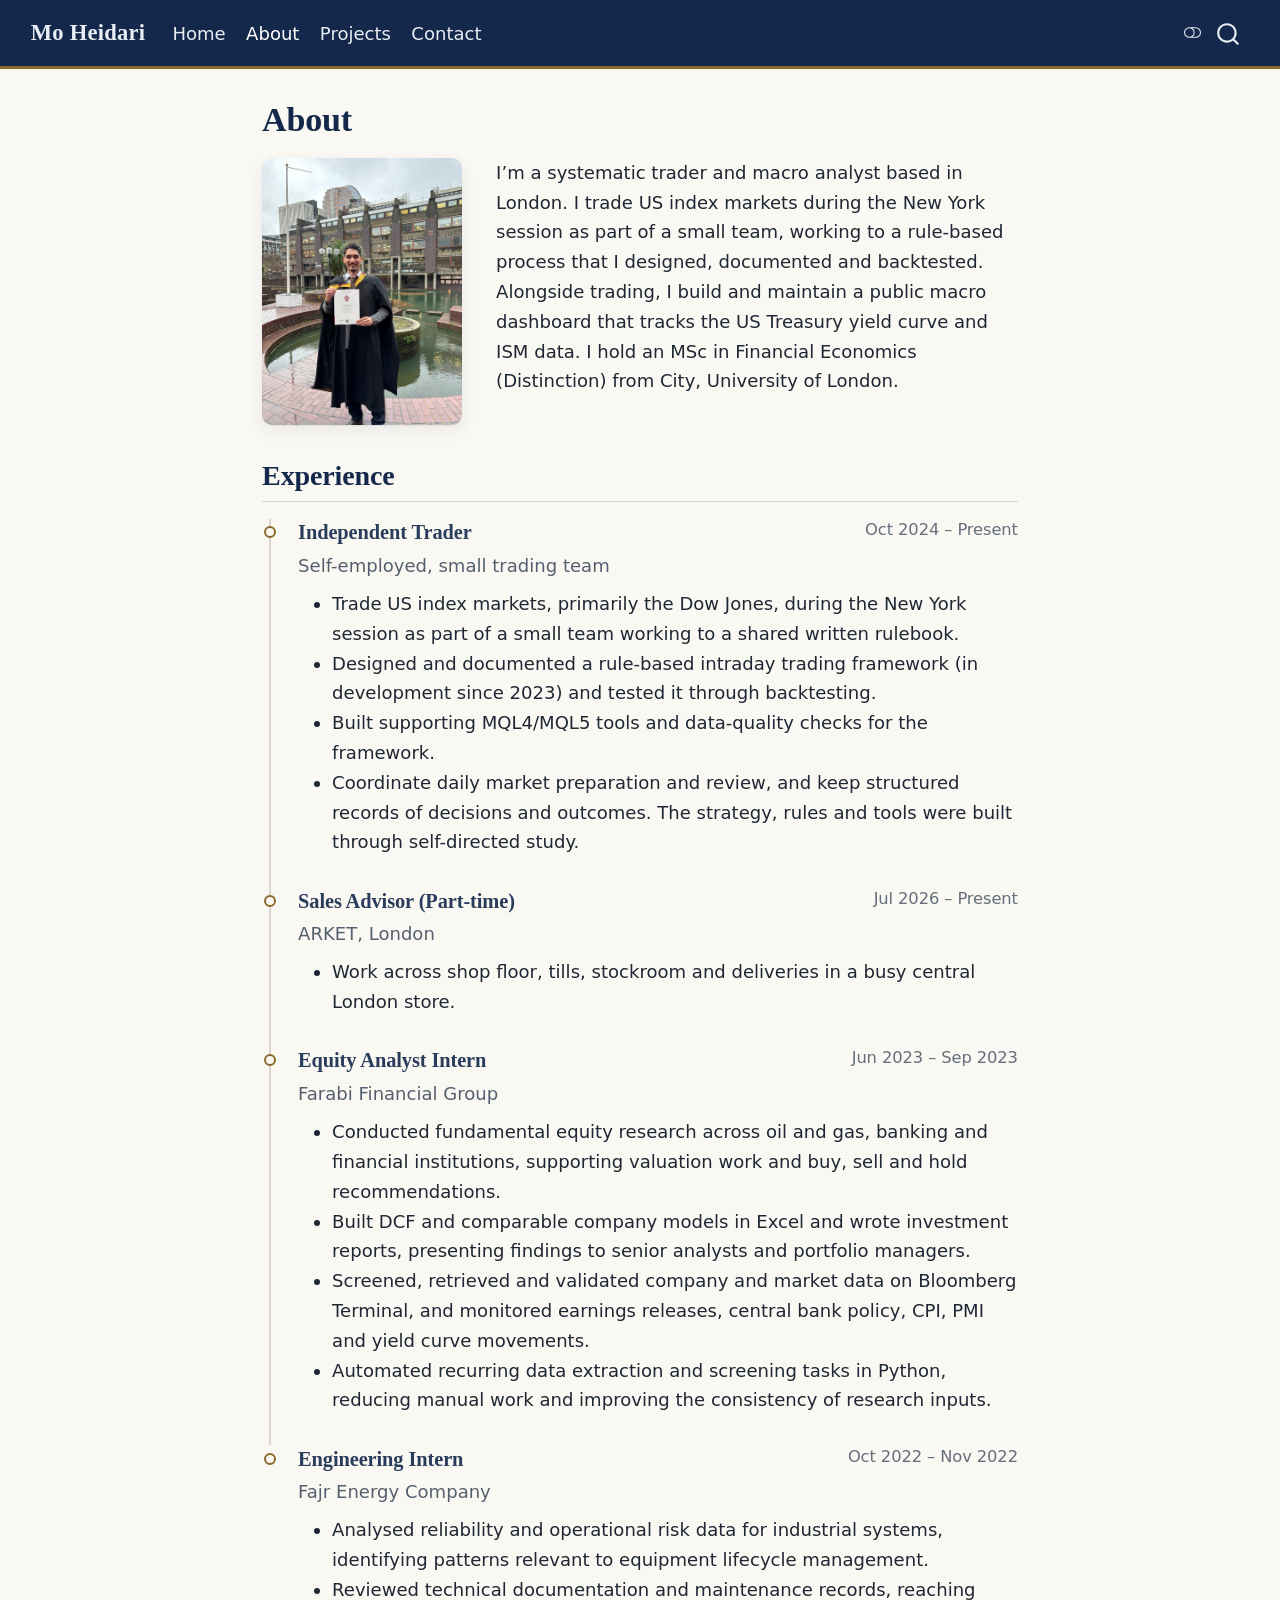
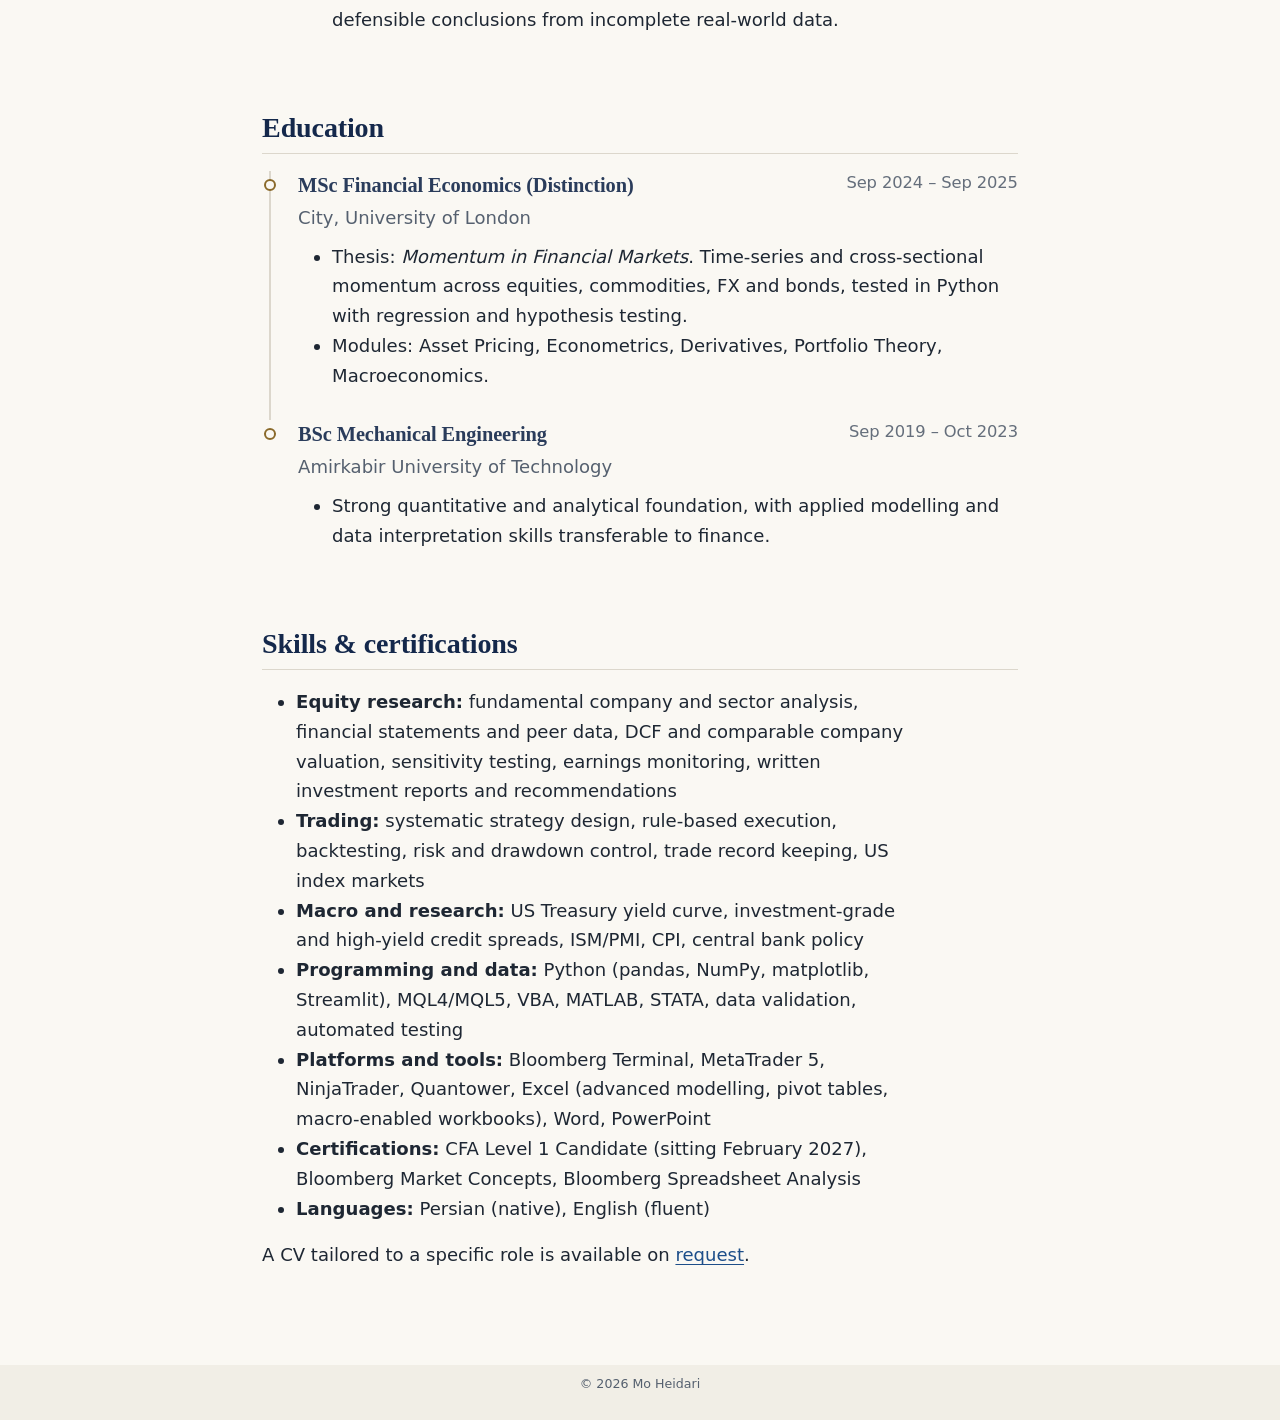
==== commit 4803a7fc: "Redesign site, add portrait and contact note" ====
--- a/docs/about.html
+++ b/docs/about.html
@@ -47,9 +47,9 @@
 <link href="site_libs/quarto-html/quarto-syntax-highlighting-bf27225e3a48a9273f3daa8f8e829971.css" rel="stylesheet" class="quarto-color-scheme-extra" id="quarto-text-highlighting-styles">
 <script src="site_libs/bootstrap/bootstrap.min.js"></script>
 <link href="site_libs/bootstrap/bootstrap-icons.css" rel="stylesheet">
-<link href="site_libs/bootstrap/bootstrap-172ba59bd5e0b52282274ba0c0cc16fc.min.css" rel="stylesheet" append-hash="true" class="quarto-color-scheme" id="quarto-bootstrap" data-mode="light">
-<link href="site_libs/bootstrap/bootstrap-dark-8b348f4b4b74a528bf910da1e8c5139e.min.css" rel="stylesheet" append-hash="true" class="quarto-color-scheme quarto-color-alternate" id="quarto-bootstrap" data-mode="dark">
-<link href="site_libs/bootstrap/bootstrap-172ba59bd5e0b52282274ba0c0cc16fc.min.css" rel="stylesheet" append-hash="true" class="quarto-color-scheme-extra" id="quarto-bootstrap" data-mode="light">
+<link href="site_libs/bootstrap/bootstrap-2f97b74db77226daf52f6f48ecac5172.min.css" rel="stylesheet" append-hash="true" class="quarto-color-scheme" id="quarto-bootstrap" data-mode="light">
+<link href="site_libs/bootstrap/bootstrap-dark-c33b505d0569b888a3d7645af85a9756.min.css" rel="stylesheet" append-hash="true" class="quarto-color-scheme quarto-color-alternate" id="quarto-bootstrap" data-mode="dark">
+<link href="site_libs/bootstrap/bootstrap-2f97b74db77226daf52f6f48ecac5172.min.css" rel="stylesheet" append-hash="true" class="quarto-color-scheme-extra" id="quarto-bootstrap" data-mode="light">
 <script id="quarto-search-options" type="application/json">{
   "location": "navbar",
   "copy-button": false,
@@ -80,16 +80,19 @@
 <meta name="description" content="Mo Heidari, systematic trader and macro analyst based in London. CV, projects and macro research.">
 
 
-<link rel="stylesheet" href="styles.css">
 <meta property="og:title" content="About – Mo Heidari">
 <meta property="og:description" content="Mo Heidari, systematic trader and macro analyst based in London. CV, projects and macro research.">
+<meta property="og:image" content="https://moheidari.com/images/mo-heidari-portrait.jpg">
 <meta property="og:site_name" content="Mo Heidari">
+<meta property="og:image:alt" content="Portrait of Mo Heidari">
 <meta name="twitter:title" content="About – Mo Heidari">
 <meta name="twitter:description" content="Mo Heidari, systematic trader and macro analyst based in London. CV, projects and macro research.">
+<meta name="twitter:image" content="https://moheidari.com/images/mo-heidari-portrait.jpg">
+<meta name="twitter:image:alt" content="Portrait of Mo Heidari">
 <meta name="twitter:card" content="summary">
 </head>
 
-<body class="nav-fixed fullcontent quarto-light"><script id="quarto-html-before-body" type="application/javascript">
+<body class="nav-fixed page-about fullcontent quarto-light"><script id="quarto-html-before-body" type="application/javascript">
     const toggleBodyColorMode = (bsSheetEl) => {
       const mode = bsSheetEl.getAttribute("data-mode");
       const bodyEl = window.document.querySelector("body");
@@ -232,7 +235,8 @@
       }
     };
     const authorPrefersDark = false;
-    const darkModeDefault = authorPrefersDark;
+    const queryPrefersDark = window.matchMedia('(prefers-color-scheme: dark)');
+    const darkModeDefault = queryPrefersDark.matches;
       document.querySelector('link#quarto-text-highlighting-styles.quarto-color-scheme-extra').rel = 'disabled-stylesheet';
       document.querySelector('link#quarto-bootstrap.quarto-color-scheme-extra').rel = 'disabled-stylesheet';
     let localAlternateSentinel = darkModeDefault ? 'alternate' : 'default';
@@ -245,6 +249,14 @@
       toggleGiscusIfUsed(toAlternate, darkModeDefault);
       window.dispatchEvent(new Event('resize'));
     };
+    queryPrefersDark.addEventListener("change", e => {
+      if(window.localStorage.getItem("quarto-color-scheme") !== null)
+        return;
+      const alternate = e.matches
+      toggleColorMode(alternate);
+      localAlternateSentinel = e.matches ? 'alternate' : 'default'; // this is used alongside local storage!
+      toggleGiscusIfUsed(alternate, darkModeDefault);
+    });
     // Switch to dark mode if need be
     if (hasAlternateSentinel()) {
       toggleColorMode(true);
@@ -320,7 +332,10 @@
 </header>
 
 
+<div class="about-intro">
+<p><img src="images/mo-heidari-graduation.jpg" alt="Mo Heidari at graduation" width="200" height="267" class="about-photo"></p>
 <p>I’m a systematic trader and macro analyst based in London. I trade US index markets during the New York session as part of a small team, working to a rule-based process that I designed, documented and backtested. Alongside trading, I build and maintain a public macro dashboard that tracks the US Treasury yield curve and ISM data. I hold an MSc in Financial Economics (Distinction) from City, University of London.</p>
+</div>
 <section id="experience" class="level2">
 <h2 class="anchored" data-anchor-id="experience">Experience</h2>
 <section id="independent-trader-oct-2024-present" class="level3">
